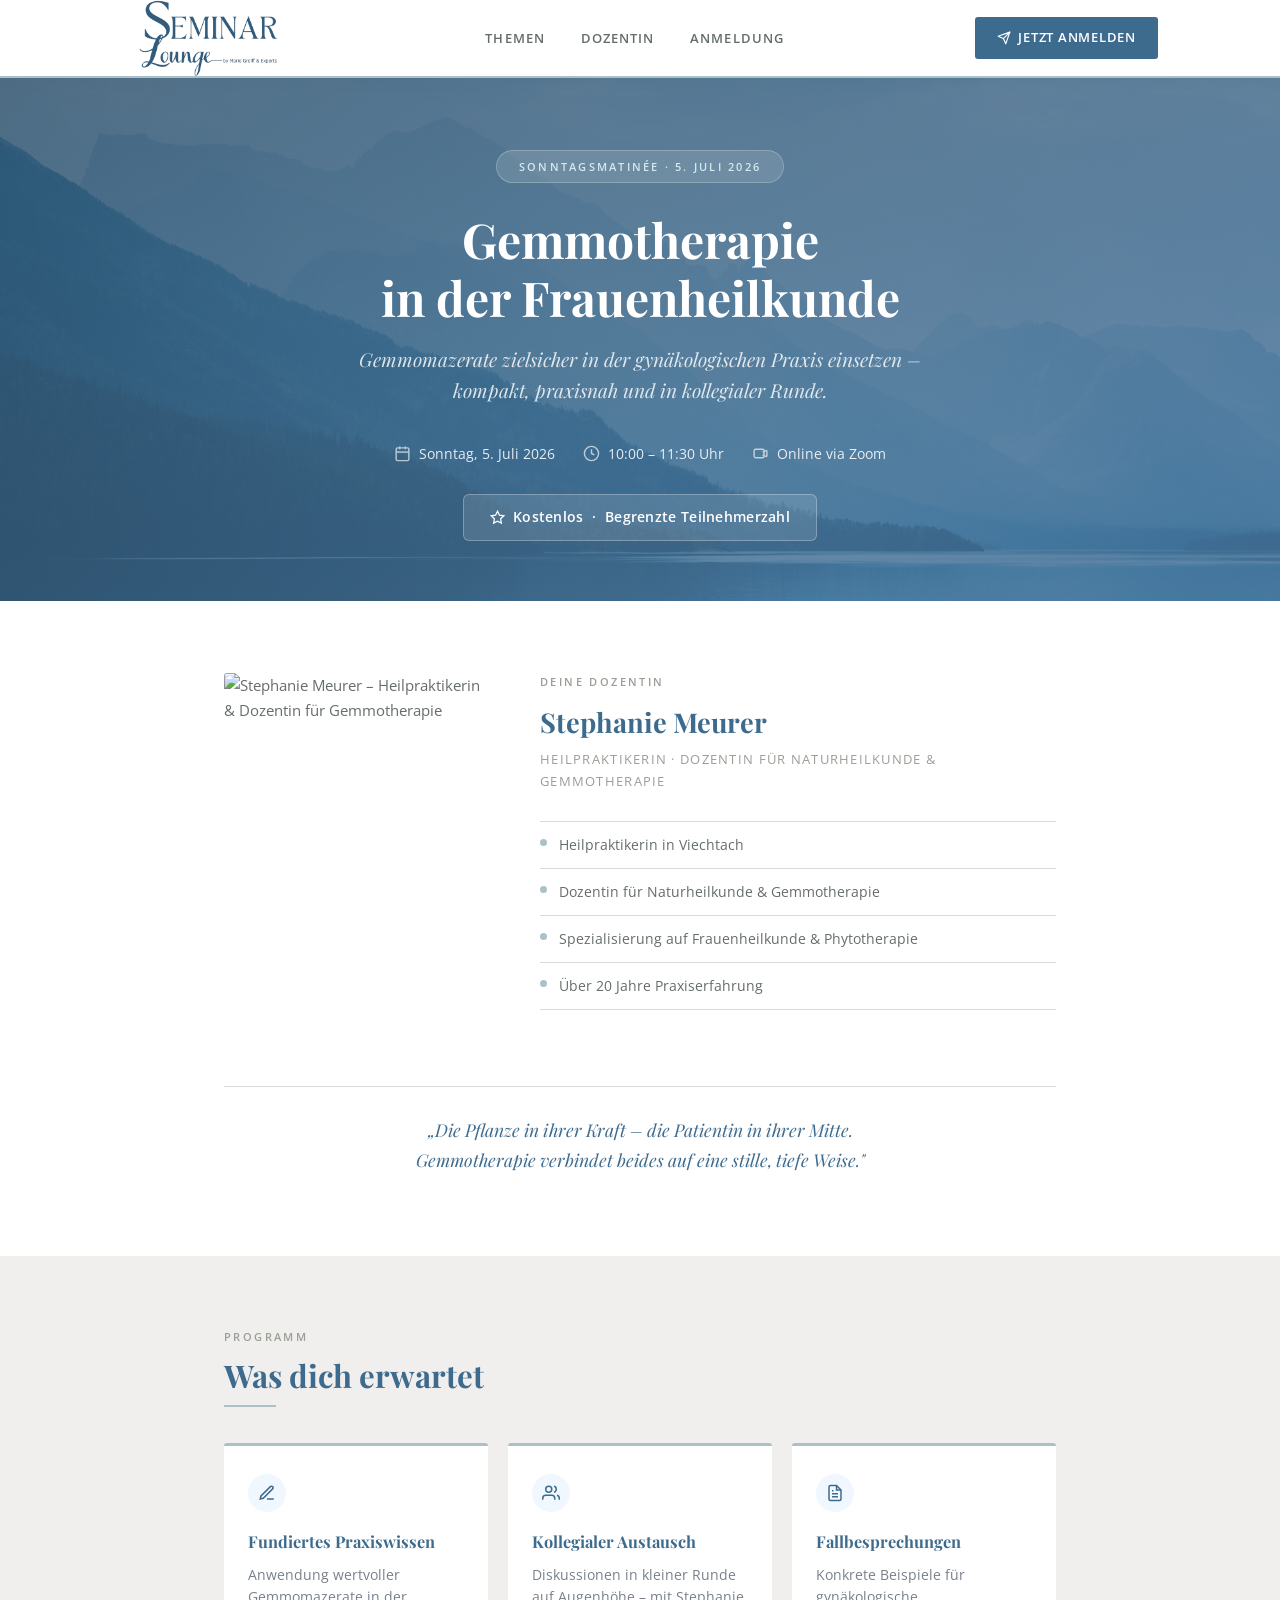
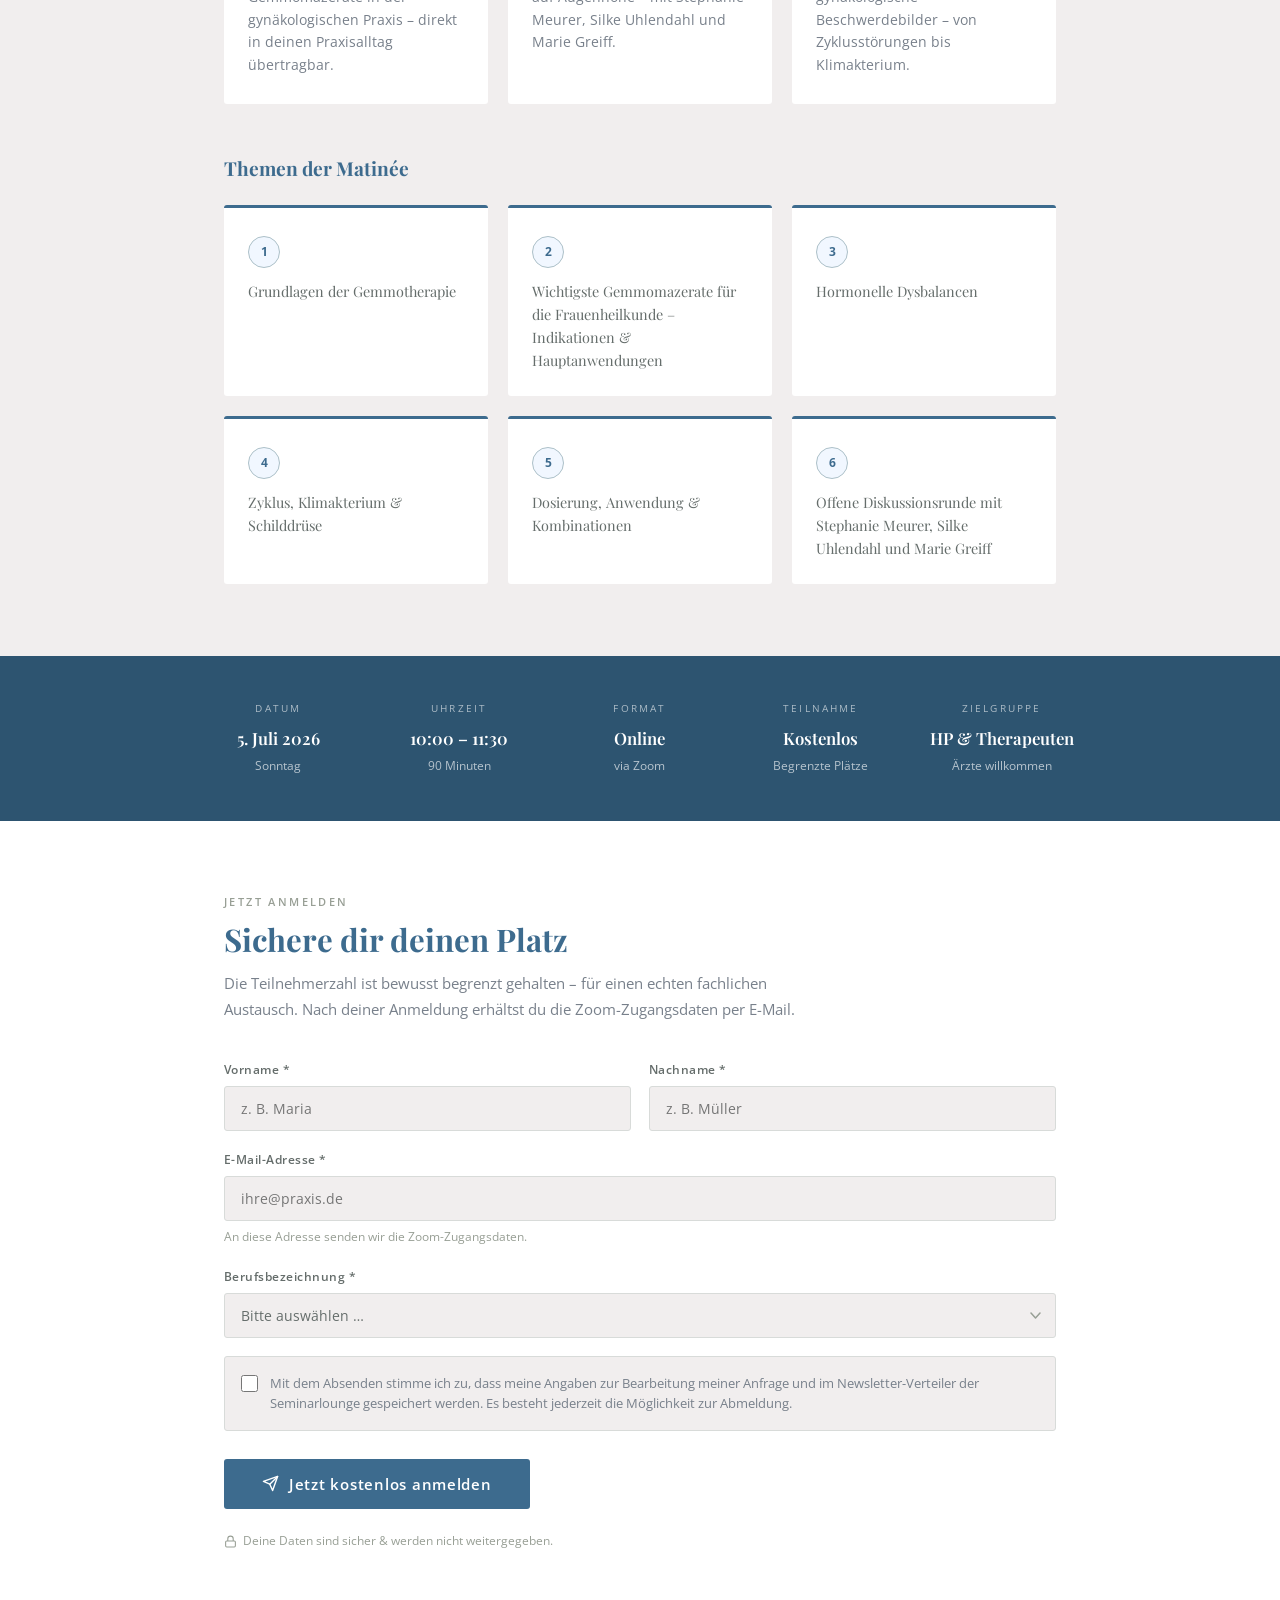
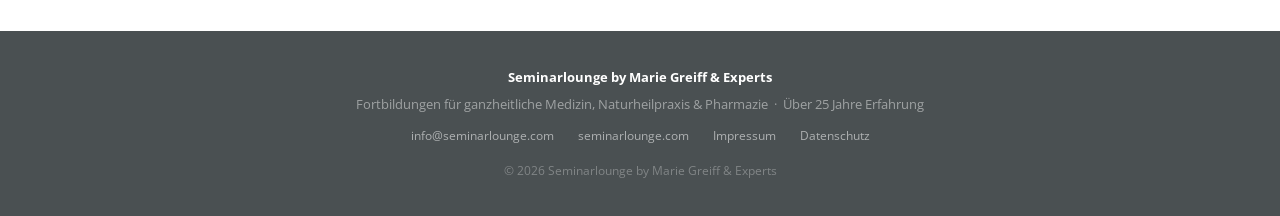
==== anmeldung-gemmo-matinee.html @ 0eac1955 "Update: Dozentin-Zitat Zeilenumbruch, Datenschutztext und Brevo-Vorbereitung Co-Authored-By: Claude " ====
﻿<!DOCTYPE html>
<html lang="de">
<head>
    <meta charset="UTF-8">
    <meta name="viewport" content="width=device-width, initial-scale=1.0">
    <title>Anmeldung: Sonntagsmatinée Gemmotherapie | Seminarlounge</title>
    <link rel="preconnect" href="https://fonts.googleapis.com">
    <link rel="preconnect" href="https://fonts.gstatic.com" crossorigin>
    <link href="https://fonts.googleapis.com/css2?family=Playfair+Display:ital,wght@0,400;0,600;0,700;1,400&family=Open+Sans:wght@300;400;500;600&display=swap" rel="stylesheet">
    <style>
        :root {
            --primary:      #3D6B8E;
            --primary-dark: #2d5470;
            --sage:         #989F95;
            --dove:         #ACC0C8;
            --text:         #656D6B;
            --text-dark:    #78808B;
            --creme:        #F1EEEE;
            --frost:        #F1F7FF;
            --silver-sage:  #C6CDC9;
            --border:       #D8DBD9;
            --white:        #FFFFFF;
        }

        * { margin: 0; padding: 0; box-sizing: border-box; }

        body {
            font-family: 'Open Sans', sans-serif;
            background: var(--creme);
            color: var(--text);
            line-height: 1.7;
            font-size: 15px;
        }

        /* ─── NAV ─── */
        .site-nav {
            position: sticky;
            top: 0;
            z-index: 100;
            background: var(--white);
            border-bottom: 2px solid var(--dove);
            box-shadow: 0 2px 12px rgba(61,107,142,0.07);
        }

        .nav-inner {
            max-width: 1100px;
            margin: 0 auto;
            padding: 0 32px;
            height: 76px;
            display: flex;
            align-items: center;
            justify-content: space-between;
            gap: 24px;
        }

        /* Links-Seite: Nav-Links */
        .nav-links {
            display: flex;
            align-items: center;
            gap: 36px;
            list-style: none;
        }

        .nav-links a {
            font-family: 'Open Sans', sans-serif;
            font-size: 0.83rem;
            font-weight: 600;
            letter-spacing: 0.08em;
            text-transform: uppercase;
            color: var(--text);
            text-decoration: none;
            transition: color 0.15s;
            white-space: nowrap;
        }

        .nav-links a:hover { color: var(--primary); }

        /* Rechts-Seite: Logo + CTA */
        .nav-right {
            display: flex;
            align-items: center;
            gap: 28px;
            flex-shrink: 0;
        }

        .nav-logo {
            background: transparent;
            padding: 4px 6px;
        }

        .nav-logo img {
            height: 80px;
            width: auto;
            display: block;
        }

        .nav-cta {
            display: inline-flex;
            align-items: center;
            gap: 7px;
            background: var(--primary);
            color: var(--white);
            font-family: 'Open Sans', sans-serif;
            font-size: 0.8rem;
            font-weight: 600;
            letter-spacing: 0.06em;
            text-transform: uppercase;
            padding: 10px 22px;
            border-radius: 3px;
            text-decoration: none;
            white-space: nowrap;
            transition: background 0.15s;
        }

        .nav-cta:hover { background: var(--primary-dark); }

        /* Hamburger (Mobile) */
        .nav-hamburger {
            display: none;
            flex-direction: column;
            gap: 5px;
            cursor: pointer;
            padding: 4px;
            background: none;
            border: none;
        }

        .nav-hamburger span {
            display: block;
            width: 24px;
            height: 2px;
            background: var(--primary);
            border-radius: 2px;
            transition: all 0.2s;
        }

        /* Mobile-Menü aufgeklappt */
        .nav-mobile {
            display: none;
            background: var(--white);
            border-top: 1px solid var(--border);
            padding: 16px 24px 20px;
        }

        .nav-mobile.open { display: block; }

        .nav-mobile ul {
            list-style: none;
            display: flex;
            flex-direction: column;
            gap: 0;
        }

        .nav-mobile a {
            display: block;
            padding: 12px 0;
            border-bottom: 1px solid var(--border);
            font-size: 0.88rem;
            font-weight: 600;
            color: var(--text);
            text-decoration: none;
            letter-spacing: 0.05em;
            text-transform: uppercase;
        }

        .nav-mobile-cta {
            display: block;
            margin-top: 16px;
            background: var(--primary);
            color: var(--white);
            text-align: center;
            padding: 12px;
            border-radius: 3px;
            font-size: 0.85rem;
            font-weight: 600;
            text-decoration: none;
            letter-spacing: 0.05em;
        }

        @media (max-width: 700px) {
            .nav-links, .nav-cta { display: none; }
            .nav-hamburger { display: flex; }
            .nav-logo img { height: 56px; }
            .nav-inner { height: 64px; padding: 0 20px; }
        }

        /* ─── HERO ─── */
        .hero {
            background:
                linear-gradient(150deg, rgba(45,84,112,0.82) 0%, rgba(61,107,142,0.78) 60%, rgba(77,127,168,0.72) 100%),
                url("assets/headerbild.png") center center / cover no-repeat;
            color: var(--white);
            padding: 72px 24px 60px;
            text-align: center;
        }

        .hero-eyebrow {
            display: inline-block;
            background: rgba(172, 192, 200, 0.25);
            border: 1px solid rgba(172, 192, 200, 0.5);
            color: #d5e8f0;
            font-size: 0.7rem;
            font-weight: 600;
            letter-spacing: 0.2em;
            text-transform: uppercase;
            padding: 6px 22px;
            border-radius: 20px;
            margin-bottom: 28px;
        }

        .hero h1 {
            font-family: 'Playfair Display', serif;
            font-size: clamp(1.9rem, 4.5vw, 3rem);
            font-weight: 700;
            line-height: 1.2;
            margin-bottom: 18px;
            max-width: 760px;
            margin-left: auto;
            margin-right: auto;
        }

        .hero-subtitle {
            font-family: 'Playfair Display', serif;
            font-style: italic;
            font-size: clamp(0.95rem, 2vw, 1.2rem);
            opacity: 0.82;
            max-width: 640px;
            margin: 0 auto 36px;
            line-height: 1.6;
        }

        .hero-meta {
            display: flex;
            gap: 28px;
            justify-content: center;
            flex-wrap: wrap;
            margin-bottom: 28px;
        }

        .hero-meta-item {
            display: flex;
            align-items: center;
            gap: 8px;
            font-size: 0.9rem;
            opacity: 0.88;
        }

        .hero-meta-item svg {
            width: 17px; height: 17px;
            flex-shrink: 0;
            opacity: 0.75;
        }

        .hero-free-pill {
            display: inline-flex;
            align-items: center;
            gap: 8px;
            background: rgba(255,255,255,0.12);
            border: 1.5px solid rgba(255,255,255,0.28);
            padding: 10px 26px;
            border-radius: 6px;
            font-size: 0.9rem;
            font-weight: 600;
            letter-spacing: 0.02em;
        }

        /* ─── CONTAINER ─── */
        .container {
            max-width: 880px;
            margin: 0 auto;
            padding: 0 24px;
        }

        /* ─── SECTION LABELS ─── */
        .label {
            font-size: 0.68rem;
            font-weight: 600;
            letter-spacing: 0.22em;
            text-transform: uppercase;
            color: var(--sage);
            margin-bottom: 8px;
        }

        h2.section-title {
            font-family: 'Playfair Display', serif;
            font-size: clamp(1.4rem, 3vw, 1.95rem);
            color: var(--primary);
            margin-bottom: 10px;
            line-height: 1.3;
        }

        .section-intro {
            font-size: 0.95rem;
            color: var(--text-dark);
            max-width: 600px;
            margin-bottom: 40px;
            line-height: 1.75;
        }

        .rule {
            width: 52px;
            height: 2px;
            background: var(--dove);
            margin-bottom: 36px;
        }

        /* ─── DOZENTIN ─── */
        .dozentin-section {
            background: var(--white);
            padding: 72px 0;
        }

        .dozentin-grid {
            display: grid;
            grid-template-columns: 260px 1fr;
            gap: 56px;
            align-items: start;
        }

        .img-frame {
            position: relative;
        }

        .img-frame img {
            width: 100%;
            display: block;
            border-radius: 3px;
            object-fit: cover;
            aspect-ratio: 3 / 4;
        }

        .img-frame::after {
            content: '';
            position: absolute;
            top: 14px; left: 14px;
            right: -14px; bottom: -14px;
            border: 2px solid var(--dove);
            border-radius: 3px;
            z-index: -1;
        }

        .dozentin-name {
            font-family: 'Playfair Display', serif;
            font-size: 1.7rem;
            color: var(--primary);
            margin-bottom: 4px;
        }

        .dozentin-role {
            font-size: 0.8rem;
            color: var(--sage);
            letter-spacing: 0.1em;
            text-transform: uppercase;
            margin-bottom: 28px;
        }

        .credentials {
            list-style: none;
            margin-bottom: 28px;
            border-top: 1px solid var(--border);
        }

        .credentials li {
            display: flex;
            align-items: flex-start;
            gap: 12px;
            padding: 11px 0;
            border-bottom: 1px solid var(--border);
            font-size: 0.88rem;
            color: var(--text);
        }

        .credentials li::before {
            content: '';
            display: block;
            width: 7px;
            height: 7px;
            border-radius: 50%;
            background: var(--dove);
            flex-shrink: 0;
            margin-top: 6px;
        }

        .dozentin-quote {
            font-family: 'Playfair Display', serif;
            font-style: italic;
            font-size: 0.97rem;
            color: var(--primary);
            border-left: 3px solid var(--dove);
            padding: 4px 0 4px 20px;
            line-height: 1.7;
        }

        .dozentin-quote-full {
            margin-top: 48px;
            padding: 28px 0 8px;
            border-top: 1px solid var(--border);
            text-align: center;
        }

        .dozentin-quote-full blockquote {
            font-family: 'Playfair Display', serif;
            font-style: italic;
            font-size: 1.1rem;
            color: var(--primary);
            line-height: 1.75;
        }

        @media (max-width: 700px) {
            .dozentin-quote-full blockquote { font-size: 1rem; }
        }

        /* ─── INHALTE ─── */
        .inhalte-section {
            background: var(--creme);
            padding: 72px 0;
        }

        .highlights-grid {
            display: grid;
            grid-template-columns: repeat(3, 1fr);
            gap: 20px;
            margin-bottom: 48px;
        }

        .highlight-card {
            background: var(--white);
            padding: 28px 24px;
            border-radius: 3px;
            border-top: 3px solid var(--dove);
        }

        .hl-icon {
            width: 38px; height: 38px;
            background: var(--frost);
            border-radius: 50%;
            display: flex;
            align-items: center;
            justify-content: center;
            margin-bottom: 16px;
        }

        .hl-icon svg {
            width: 18px; height: 18px;
        }

        .highlight-card h3 {
            font-family: 'Playfair Display', serif;
            font-size: 1.02rem;
            color: var(--primary);
            margin-bottom: 8px;
        }

        .highlight-card p {
            font-size: 0.85rem;
            color: var(--text-dark);
            line-height: 1.65;
        }

        /* Themen-Liste */
        .themen-box {
            background: var(--white);
            border-radius: 3px;
            overflow: hidden;
            border: 1px solid var(--border);
        }

        .themen-box-header {
            background: var(--primary);
            color: var(--white);
            padding: 16px 26px;
            font-family: 'Playfair Display', serif;
            font-size: 1rem;
            font-weight: 600;
            letter-spacing: 0.02em;
        }

        .themen-row {
            display: flex;
            align-items: flex-start;
            gap: 18px;
            padding: 15px 26px;
            border-bottom: 1px solid var(--border);
        }

        .themen-row:last-child { border-bottom: none; }

        .themen-num {
            min-width: 28px; height: 28px;
            border-radius: 50%;
            background: var(--frost);
            border: 1px solid var(--dove);
            display: flex;
            align-items: center;
            justify-content: center;
            font-size: 0.73rem;
            font-weight: 600;
            color: var(--primary);
            flex-shrink: 0;
            margin-top: 2px;
        }

        .themen-row p {
            font-size: 0.88rem;
            color: var(--text);
            line-height: 1.55;
        }

        /* ─── THEMEN-KACHELN ─── */
        .themen-titel {
            font-family: 'Playfair Display', serif;
            font-size: 1.2rem;
            color: var(--primary);
            margin-bottom: 20px;
            margin-top: 48px;
        }
        .themen-kacheln {
            display: grid;
            grid-template-columns: repeat(3, 1fr);
            gap: 20px;
        }

        .themen-kachel {
            background: var(--white);
            border-radius: 3px;
            border-top: 3px solid var(--primary);
            padding: 28px 24px 24px;
            display: flex;
            flex-direction: column;
            gap: 12px;
        }

        .themen-kachel-num {
            display: inline-flex;
            align-items: center;
            justify-content: center;
            width: 32px; height: 32px;
            border-radius: 50%;
            background: var(--frost);
            border: 1.5px solid var(--dove);
            font-size: 0.78rem;
            font-weight: 700;
            color: var(--primary);
        }

        .themen-kachel p {
            font-size: 0.9rem;
            color: var(--text);
            line-height: 1.6;
            font-family: "Playfair Display", serif;
        }

        @media (max-width: 700px) {
            .themen-kacheln { grid-template-columns: 1fr 1fr; }
        }
        @media (max-width: 480px) {
            .themen-kacheln { grid-template-columns: 1fr; }
        }

        /* ─── DETAILS BAR ─── */
        .details-bar {
            background: var(--primary-dark);
            color: var(--white);
            padding: 44px 24px;
        }

        .details-grid {
            display: grid;
            grid-template-columns: repeat(5, 1fr);
            gap: 24px;
            max-width: 880px;
            margin: 0 auto;
            text-align: center;
        }

        .detail-col label {
            display: block;
            font-size: 0.62rem;
            letter-spacing: 0.22em;
            text-transform: uppercase;
            opacity: 0.6;
            margin-bottom: 7px;
        }

        .detail-col .val {
            display: block;
            font-family: 'Playfair Display', serif;
            font-size: 1.05rem;
            font-weight: 600;
        }

        .detail-col .sub {
            display: block;
            font-size: 0.78rem;
            opacity: 0.65;
            margin-top: 3px;
        }

        /* ─── FORM SECTION ─── */
        .form-section {
            background: var(--white);
            padding: 72px 0 80px;
        }

        .form-grid {
            display: grid;
            grid-template-columns: 1fr 1fr;
            gap: 18px;
        }

        .form-group {
            display: flex;
            flex-direction: column;
            gap: 6px;
        }

        .form-group.span-2 { grid-column: 1 / -1; }

        label.field-label {
            font-size: 0.78rem;
            font-weight: 600;
            color: var(--text);
            letter-spacing: 0.04em;
        }

        input[type="text"],
        input[type="email"],
        select {
            padding: 12px 16px;
            border: 1.5px solid var(--border);
            border-radius: 3px;
            font-family: 'Open Sans', sans-serif;
            font-size: 0.88rem;
            color: var(--text);
            background: var(--creme);
            outline: none;
            transition: border-color 0.18s, box-shadow 0.18s, background 0.18s;
            width: 100%;
        }

        input:focus, select:focus {
            border-color: var(--dove);
            box-shadow: 0 0 0 3px rgba(172,192,200,0.2);
            background: var(--white);
        }

        select {
            appearance: none;
            background-image: url("data:image/svg+xml,%3Csvg xmlns='http://www.w3.org/2000/svg' width='11' height='7' viewBox='0 0 11 7'%3E%3Cpath d='M1 1l4.5 5L10 1' stroke='%23989F95' stroke-width='1.5' fill='none' stroke-linecap='round' stroke-linejoin='round'/%3E%3C/svg%3E");
            background-repeat: no-repeat;
            background-position: right 14px center;
            padding-right: 38px;
            cursor: pointer;
        }

        .field-hint {
            font-size: 0.75rem;
            color: var(--sage);
        }

        .checkbox-row {
            display: flex;
            align-items: flex-start;
            gap: 12px;
            background: var(--creme);
            border: 1px solid var(--border);
            border-radius: 3px;
            padding: 16px;
        }

        .checkbox-row input[type="checkbox"] {
            width: 17px;
            height: 17px;
            min-width: 17px;
            margin-top: 2px;
            accent-color: var(--primary);
            cursor: pointer;
        }

        .checkbox-row label {
            font-size: 0.8rem;
            font-weight: 400;
            color: var(--text-dark);
            line-height: 1.6;
            cursor: pointer;
        }

        .btn-submit {
            display: inline-flex;
            align-items: center;
            gap: 10px;
            background: var(--primary);
            color: var(--white);
            border: none;
            padding: 15px 38px;
            font-family: 'Open Sans', sans-serif;
            font-size: 0.92rem;
            font-weight: 600;
            letter-spacing: 0.05em;
            border-radius: 3px;
            cursor: pointer;
            transition: background 0.18s;
        }

        .btn-submit:hover { background: var(--primary-dark); }

        .btn-submit svg { width: 17px; height: 17px; flex-shrink: 0; }

        .form-trust {
            font-size: 0.76rem;
            color: var(--sage);
            display: flex;
            align-items: center;
            gap: 6px;
            margin-top: 12px;
        }

        /* Success state */
        .form-success {
            display: none;
            text-align: center;
            padding: 48px 32px;
            background: var(--frost);
            border: 1px solid var(--dove);
            border-radius: 4px;
        }

        .form-success.visible { display: block; }

        .form-success .check-icon {
            width: 56px; height: 56px;
            background: var(--primary);
            border-radius: 50%;
            display: flex;
            align-items: center;
            justify-content: center;
            margin: 0 auto 20px;
        }

        .form-success h3 {
            font-family: 'Playfair Display', serif;
            color: var(--primary);
            font-size: 1.5rem;
            margin-bottom: 10px;
        }

        .form-success p {
            color: var(--text-dark);
            font-size: 0.92rem;
            max-width: 420px;
            margin: 0 auto;
            line-height: 1.7;
        }

        /* ─── FOOTER ─── */
        .site-footer {
            background: #4a5052;
            color: rgba(255,255,255,0.72);
            padding: 36px 40px;
            text-align: center;
            font-size: 0.8rem;
        }

        .site-footer strong { color: var(--white); }

        .footer-links {
            margin-top: 10px;
            display: flex;
            gap: 24px;
            justify-content: center;
            flex-wrap: wrap;
        }

        .footer-links a {
            color: rgba(255,255,255,0.55);
            text-decoration: none;
            font-size: 0.76rem;
            transition: color 0.15s;
        }

        .footer-links a:hover { color: rgba(255,255,255,0.9); }

        .footer-copy {
            margin-top: 14px;
            opacity: 0.42;
            font-size: 0.72rem;
        }

        /* ─── RESPONSIVE ─── */
        @media (max-width: 700px) {
            .site-header { padding: 18px 20px; }

            .hero { padding: 52px 20px 44px; }

            .hero-meta { gap: 14px; flex-direction: column; align-items: center; }

            .dozentin-grid { grid-template-columns: 1fr; }

            .img-frame { max-width: 220px; margin: 0 auto 8px; }

            .highlights-grid { grid-template-columns: 1fr; }

            .details-grid { grid-template-columns: repeat(2, 1fr); gap: 28px; }

            .details-grid .detail-col:last-child { grid-column: 1 / -1; }

            .form-grid { grid-template-columns: 1fr; }

            .form-group.span-2 { grid-column: 1; }

            .site-footer { padding: 28px 20px; }
        }

        @media (max-width: 480px) {
            .details-grid { grid-template-columns: 1fr 1fr; }
        }
    </style>
</head>
<body>


<!-- ═══════════════ NAV ═══════════════ -->
<nav class="site-nav">
    <div class="nav-inner">
        <!-- Links: Logo -->
        <a href="#" class="nav-logo">
                <img src="[data-uri]" alt="Seminarlounge by Marie Greiff und Experts">
        </a>
        <!-- Rechts: Links + CTA -->
        <ul class="nav-links">
            <li><a href="#themen">Themen</a></li>
            <li><a href="#dozentin">Dozentin</a></li>
            <li><a href="#anmeldung">Anmeldung</a></li>
        </ul>
        <a href="#anmeldung" class="nav-cta">
            <svg width="14" height="14" viewBox="0 0 24 24" fill="none" stroke="currentColor" stroke-width="2" stroke-linecap="round" stroke-linejoin="round"><line x1="22" y1="2" x2="11" y2="13"/><polygon points="22 2 15 22 11 13 2 9 22 2"/></svg>
            Jetzt anmelden
        </a>
        <button class="nav-hamburger" id="navToggle" aria-label="Menu">
            <span></span><span></span><span></span>
        </button>
    </div>
    <div class="nav-mobile" id="navMobile">
        <ul>
            <li><a href="#themen" class="nav-mobile-link">Themen</a></li>
            <li><a href="#dozentin" class="nav-mobile-link">Dozentin</a></li>
            <li><a href="#anmeldung" class="nav-mobile-link">Anmeldung</a></li>
        </ul>
        <a href="#anmeldung" class="nav-mobile-cta nav-mobile-link">Jetzt anmelden</a>
    </div>
</nav>


<!-- ═══════════════ HERO ═══════════════ -->
<section class="hero">
    <div class="hero-eyebrow">Sonntagsmatinée &middot; 5. Juli 2026</div>

    <h1>Gemmotherapie<br>in der Frauenheilkunde</h1>

    <p class="hero-subtitle">
        Gemmomazerate zielsicher in der gynäkologischen Praxis einsetzen –<br>
        kompakt, praxisnah und in kollegialer Runde.
    </p>

    <div class="hero-meta">
        <div class="hero-meta-item">
            <svg viewBox="0 0 24 24" fill="none" stroke="currentColor" stroke-width="2"><rect x="3" y="4" width="18" height="18" rx="2"/><line x1="16" y1="2" x2="16" y2="6"/><line x1="8" y1="2" x2="8" y2="6"/><line x1="3" y1="10" x2="21" y2="10"/></svg>
            Sonntag, 5. Juli 2026
        </div>
        <div class="hero-meta-item">
            <svg viewBox="0 0 24 24" fill="none" stroke="currentColor" stroke-width="2"><circle cx="12" cy="12" r="10"/><polyline points="12 6 12 12 16 14"/></svg>
            10:00 – 11:30 Uhr
        </div>
        <div class="hero-meta-item">
            <svg viewBox="0 0 24 24" fill="none" stroke="currentColor" stroke-width="2"><path d="M15 10l4.553-2.069A1 1 0 0121 8.87v6.26a1 1 0 01-1.447.894L15 14M3 8a2 2 0 012-2h10a2 2 0 012 2v8a2 2 0 01-2 2H5a2 2 0 01-2-2V8z"/></svg>
            Online via Zoom
        </div>
    </div>

    <div class="hero-free-pill">
        <svg width="15" height="15" viewBox="0 0 24 24" fill="none" stroke="currentColor" stroke-width="2"><path d="M12 2l3.09 6.26L22 9.27l-5 4.87 1.18 6.88L12 17.77l-6.18 3.25L7 14.14 2 9.27l6.91-1.01L12 2z"/></svg>
        Kostenlos &nbsp;·&nbsp; Begrenzte Teilnehmerzahl
    </div>
</section>


<!-- ═══════════════ DOZENTIN ═══════════════ -->
<section class="dozentin-section" id="dozentin">
    <div class="container">
        <div class="dozentin-grid">

            <div class="img-frame">
                <img src="https://smeurer-ai.github.io/Seminarlounge_Landing/dozentin.jpg"
                     alt="Stephanie Meurer – Heilpraktikerin & Dozentin für Gemmotherapie">
            </div>

            <div>
                <p class="label">Deine Dozentin</p>
                <h2 class="dozentin-name">Stephanie Meurer</h2>
                <p class="dozentin-role">Heilpraktikerin &middot; Dozentin für Naturheilkunde & Gemmotherapie</p>

                <ul class="credentials">
                    <li>Heilpraktikerin in Viechtach</li>
                    <li>Dozentin für Naturheilkunde &amp; Gemmotherapie</li>
                    <li>Spezialisierung auf Frauenheilkunde &amp; Phytotherapie</li>
                    <li>Über 20 Jahre Praxiserfahrung</li>
                </ul>

            </div>

        </div>

        <!-- Zitat full-width -->
        <div class="dozentin-quote-full">
            <blockquote>
                „Die Pflanze in ihrer Kraft – die Patientin in ihrer Mitte.<br>
                Gemmotherapie verbindet beides auf eine stille, tiefe Weise."
            </blockquote>
        </div>

    </div>
</section>


<!-- ═══════════════ PROGRAMM & INHALTE ═══════════════ -->
<section class="inhalte-section" id="themen">
    <div class="container">

        <p class="label">Programm</p>
        <h2 class="section-title">Was dich erwartet</h2>
        <div class="rule"></div>

        <div class="highlights-grid">

            <div class="highlight-card">
                <div class="hl-icon">
                    <svg viewBox="0 0 24 24" fill="none" stroke="#3D6B8E" stroke-width="2">
                        <path d="M12 20h9"/><path d="M16.5 3.5a2.121 2.121 0 013 3L7 19l-4 1 1-4L16.5 3.5z"/>
                    </svg>
                </div>
                <h3>Fundiertes Praxiswissen</h3>
                <p>Anwendung wertvoller Gemmomazerate in der gynäkologischen Praxis – direkt in deinen Praxisalltag übertragbar.</p>
            </div>

            <div class="highlight-card">
                <div class="hl-icon">
                    <svg viewBox="0 0 24 24" fill="none" stroke="#3D6B8E" stroke-width="2">
                        <path d="M17 21v-2a4 4 0 00-4-4H5a4 4 0 00-4 4v2"/><circle cx="9" cy="7" r="4"/>
                        <path d="M23 21v-2a4 4 0 00-3-3.87"/><path d="M16 3.13a4 4 0 010 7.75"/>
                    </svg>
                </div>
                <h3>Kollegialer Austausch</h3>
                <p>Diskussionen in kleiner Runde auf Augenhöhe – mit Stephanie Meurer, Silke Uhlendahl und Marie Greiff.</p>
            </div>

            <div class="highlight-card">
                <div class="hl-icon">
                    <svg viewBox="0 0 24 24" fill="none" stroke="#3D6B8E" stroke-width="2">
                        <path d="M14 2H6a2 2 0 00-2 2v16a2 2 0 002 2h12a2 2 0 002-2V8z"/>
                        <polyline points="14 2 14 8 20 8"/>
                        <line x1="16" y1="13" x2="8" y2="13"/><line x1="16" y1="17" x2="8" y2="17"/>
                        <polyline points="10 9 9 9 8 9"/>
                    </svg>
                </div>
                <h3>Fallbesprechungen</h3>
                <p>Konkrete Beispiele für gynäkologische Beschwerdebilder – von Zyklusstörungen bis Klimakterium.</p>
            </div>

        </div>

        <!-- Themen Kacheln -->
        <h3 class="themen-titel">Themen der Matin&eacute;e</h3>
        <div class="themen-kacheln">
            <div class="themen-kachel">
                <div class="themen-kachel-num">1</div>
                <p>Grundlagen der Gemmotherapie</p>
            </div>
            <div class="themen-kachel">
                <div class="themen-kachel-num">2</div>
                <p>Wichtigste Gemmomazerate f&uuml;r die Frauenheilkunde &ndash; Indikationen &amp; Hauptanwendungen</p>
            </div>
            <div class="themen-kachel">
                <div class="themen-kachel-num">3</div>
                <p>Hormonelle Dysbalancen</p>
            </div>
            <div class="themen-kachel">
                <div class="themen-kachel-num">4</div>
                <p>Zyklus, Klimakterium &amp; Schilddr&uuml;se</p>
            </div>
            <div class="themen-kachel">
                <div class="themen-kachel-num">5</div>
                <p>Dosierung, Anwendung &amp; Kombinationen</p>
            </div>
            <div class="themen-kachel">
                <div class="themen-kachel-num">6</div>
                <p>Offene Diskussionsrunde mit Stephanie Meurer, Silke Uhlendahl und Marie Greiff</p>
            </div>
        </div>

        </section>


<!-- ═══════════════ DETAILS-LEISTE ═══════════════ -->
<div class="details-bar">
    <div class="details-grid">
        <div class="detail-col">
            <label>Datum</label>
            <span class="val">5. Juli 2026</span>
            <span class="sub">Sonntag</span>
        </div>
        <div class="detail-col">
            <label>Uhrzeit</label>
            <span class="val">10:00 – 11:30</span>
            <span class="sub">90 Minuten</span>
        </div>
        <div class="detail-col">
            <label>Format</label>
            <span class="val">Online</span>
            <span class="sub">via Zoom</span>
        </div>
        <div class="detail-col">
            <label>Teilnahme</label>
            <span class="val">Kostenlos</span>
            <span class="sub">Begrenzte Plätze</span>
        </div>
        <div class="detail-col">
            <label>Zielgruppe</label>
            <span class="val">HP &amp; Therapeuten</span>
            <span class="sub">Ärzte willkommen</span>
        </div>
    </div>
</div>


<!-- ═══════════════ ANMELDEFORMULAR ═══════════════ -->
<section class="form-section" id="anmeldung">
    <div class="container">

        <p class="label">Jetzt anmelden</p>
        <h2 class="section-title">Sichere dir deinen Platz</h2>
        <p class="section-intro" style="margin-bottom: 36px;">
            Die Teilnehmerzahl ist bewusst begrenzt gehalten – für einen echten fachlichen Austausch.
            Nach deiner Anmeldung erhältst du die Zoom-Zugangsdaten per E-Mail.
        </p>

        <!-- Erfolgsmeldung -->
        <div class="form-success" id="formSuccess">
            <div class="check-icon">
                <svg width="26" height="26" viewBox="0 0 24 24" fill="none" stroke="white" stroke-width="2.5" stroke-linecap="round" stroke-linejoin="round">
                    <path d="M20 6L9 17l-5-5"/>
                </svg>
            </div>
            <h3>Vielen Dank für deine Anmeldung!</h3>
            <p>Du erhältst in Kürze eine Bestätigung mit den Zoom-Zugangsdaten an deine E-Mail-Adresse. Wir freuen uns auf dich.</p>
        </div>

        <!-- Formular -->
        <form id="anmeldeForm" novalidate>
            <div class="form-grid">

                <div class="form-group">
                    <label class="field-label" for="vorname">Vorname *</label>
                    <input type="text" id="vorname" name="vorname" placeholder="z. B. Maria" required>
                </div>

                <div class="form-group">
                    <label class="field-label" for="nachname">Nachname *</label>
                    <input type="text" id="nachname" name="nachname" placeholder="z. B. Müller" required>
                </div>

                <div class="form-group span-2">
                    <label class="field-label" for="email">E-Mail-Adresse *</label>
                    <input type="email" id="email" name="email" placeholder="ihre@praxis.de" required>
                    <span class="field-hint">An diese Adresse senden wir die Zoom-Zugangsdaten.</span>
                </div>

                <div class="form-group span-2">
                    <label class="field-label" for="beruf">Berufsbezeichnung *</label>
                    <select id="beruf" name="beruf" required>
                        <option value="">Bitte auswählen …</option>
                        <option value="heilpraktiker">Heilpraktiker/in</option>
                        <option value="heilpraktiker_psych">Heilpraktiker/in (Psychotherapie)</option>
                        <option value="therapeut">Therapeut/in</option>
                        <option value="arzt">Ärztin / Arzt</option>
                        <option value="student">Student/in Naturheilkunde</option>
                        <option value="pharmazie">Pharmazie / Apotheke</option>
                        <option value="sonstige">Sonstige</option>
                    </select>
                </div>

                <div class="form-group span-2">
                    <div class="checkbox-row">
                        <input type="checkbox" id="datenschutz" name="datenschutz" required>
                        <label for="datenschutz">
                            Mit dem Absenden stimme ich zu, dass meine Angaben zur Bearbeitung meiner Anfrage und im Newsletter-Verteiler der Seminarlounge gespeichert werden. Es besteht jederzeit die Möglichkeit zur Abmeldung.
                        </label>
                    </div>
                </div>

            </div>

            <div style="margin-top: 28px; display: flex; flex-direction: column; align-items: flex-start; gap: 10px;">
                <button type="submit" class="btn-submit">
                    <svg viewBox="0 0 24 24" fill="none" stroke="currentColor" stroke-width="2" stroke-linecap="round" stroke-linejoin="round">
                        <line x1="22" y1="2" x2="11" y2="13"/><polygon points="22 2 15 22 11 13 2 9 22 2"/>
                    </svg>
                    Jetzt kostenlos anmelden
                </button>
                <p class="form-trust">
                    <svg width="13" height="13" viewBox="0 0 24 24" fill="none" stroke="#989F95" stroke-width="2"><rect x="3" y="11" width="18" height="11" rx="2"/><path d="M7 11V7a5 5 0 0110 0v4"/></svg>
                    Deine Daten sind sicher &amp; werden nicht weitergegeben.
                </p>
            </div>
        </form>

    </div>
</section>


<!-- ═══════════════ FOOTER ═══════════════ -->
<footer class="site-footer">
    <div><strong>Seminarlounge by Marie Greiff & Experts</strong></div>
    <div style="margin-top: 5px; opacity: 0.65;">
        Fortbildungen für ganzheitliche Medizin, Naturheilpraxis &amp; Pharmazie &nbsp;·&nbsp; Über 25 Jahre Erfahrung
    </div>
    <div class="footer-links">
        <a href="mailto:info@seminarlounge.com">info@seminarlounge.com</a>
        <a href="https://seminarlounge.com">seminarlounge.com</a>
        <a href="#">Impressum</a>
        <a href="#">Datenschutz</a>
    </div>
    <p class="footer-copy">© 2026 Seminarlounge by Marie Greiff & Experts</p>
</footer>


<script>
    // ── Brevo-Konfiguration ──────────────────────────────────────────
    const BREVO_API_KEY  = 'HIER_DEINEN_BREVO_API_KEY_EINTRAGEN';
    const BREVO_LIST_ID  = 0; // HIER_DEINE_LISTEN_ID_EINTRAGEN (Zahl)
    // ────────────────────────────────────────────────────────────────

    document.getElementById('anmeldeForm').addEventListener('submit', async function (e) {
        e.preventDefault();

        const v  = document.getElementById('vorname').value.trim();
        const n  = document.getElementById('nachname').value.trim();
        const em = document.getElementById('email').value.trim();
        const b  = document.getElementById('beruf').value;
        const ds = document.getElementById('datenschutz').checked;

        // Validierung
        if (!v || !n || !em || !b || !ds) {
            [['vorname',v],['nachname',n],['email',em]].forEach(([id, val]) => {
                document.getElementById(id).style.borderColor = val ? '' : '#c0392b';
            });
            if (!b)  document.getElementById('beruf').style.borderColor = '#c0392b';
            if (!ds) document.querySelector('.checkbox-row').style.borderColor = '#c0392b';
            return;
        }

        const btn = this.querySelector('button[type="submit"]');
        btn.disabled = true;
        btn.textContent = 'Wird gesendet …';

        try {
            const res = await fetch('https://api.brevo.com/v3/contacts', {
                method: 'POST',
                headers: {
                    'Content-Type': 'application/json',
                    'api-key': BREVO_API_KEY
                },
                body: JSON.stringify({
                    email: em,
                    attributes: {
                        FIRSTNAME: v,
                        LASTNAME:  n,
                        BERUF:     b
                    },
                    listIds: [BREVO_LIST_ID],
                    updateEnabled: true
                })
            });

            if (!res.ok && res.status !== 204) {
                throw new Error('Brevo-Fehler: ' + res.status);
            }

            const form    = document.getElementById('anmeldeForm');
            const success = document.getElementById('formSuccess');
            form.style.display = 'none';
            success.classList.add('visible');
            success.scrollIntoView({ behavior: 'smooth', block: 'center' });

        } catch (err) {
            console.error(err);
            btn.disabled = false;
            btn.innerHTML = '<svg viewBox="0 0 24 24" fill="none" stroke="currentColor" stroke-width="2" stroke-linecap="round" stroke-linejoin="round"><line x1="22" y1="2" x2="11" y2="13"/><polygon points="22 2 15 22 11 13 2 9 22 2"/></svg> Jetzt kostenlos anmelden';
            alert('Es ist ein Fehler aufgetreten. Bitte versuche es erneut oder wende dich direkt an info@seminarlounge.com.');
        }
    });

    // Reset Feldfarben bei Eingabe
    document.querySelectorAll('input, select').forEach(el => {
        el.addEventListener('input', () => el.style.borderColor = '');
    });

    // Hamburger-Menü
    const toggle = document.getElementById('navToggle');
    const mobileMenu = document.getElementById('navMobile');
    if (toggle && mobileMenu) {
        toggle.addEventListener('click', () => mobileMenu.classList.toggle('open'));
        document.querySelectorAll('.nav-mobile-link').forEach(link => {
            link.addEventListener('click', () => mobileMenu.classList.remove('open'));
        });
    }
</script>

</body>
</html>
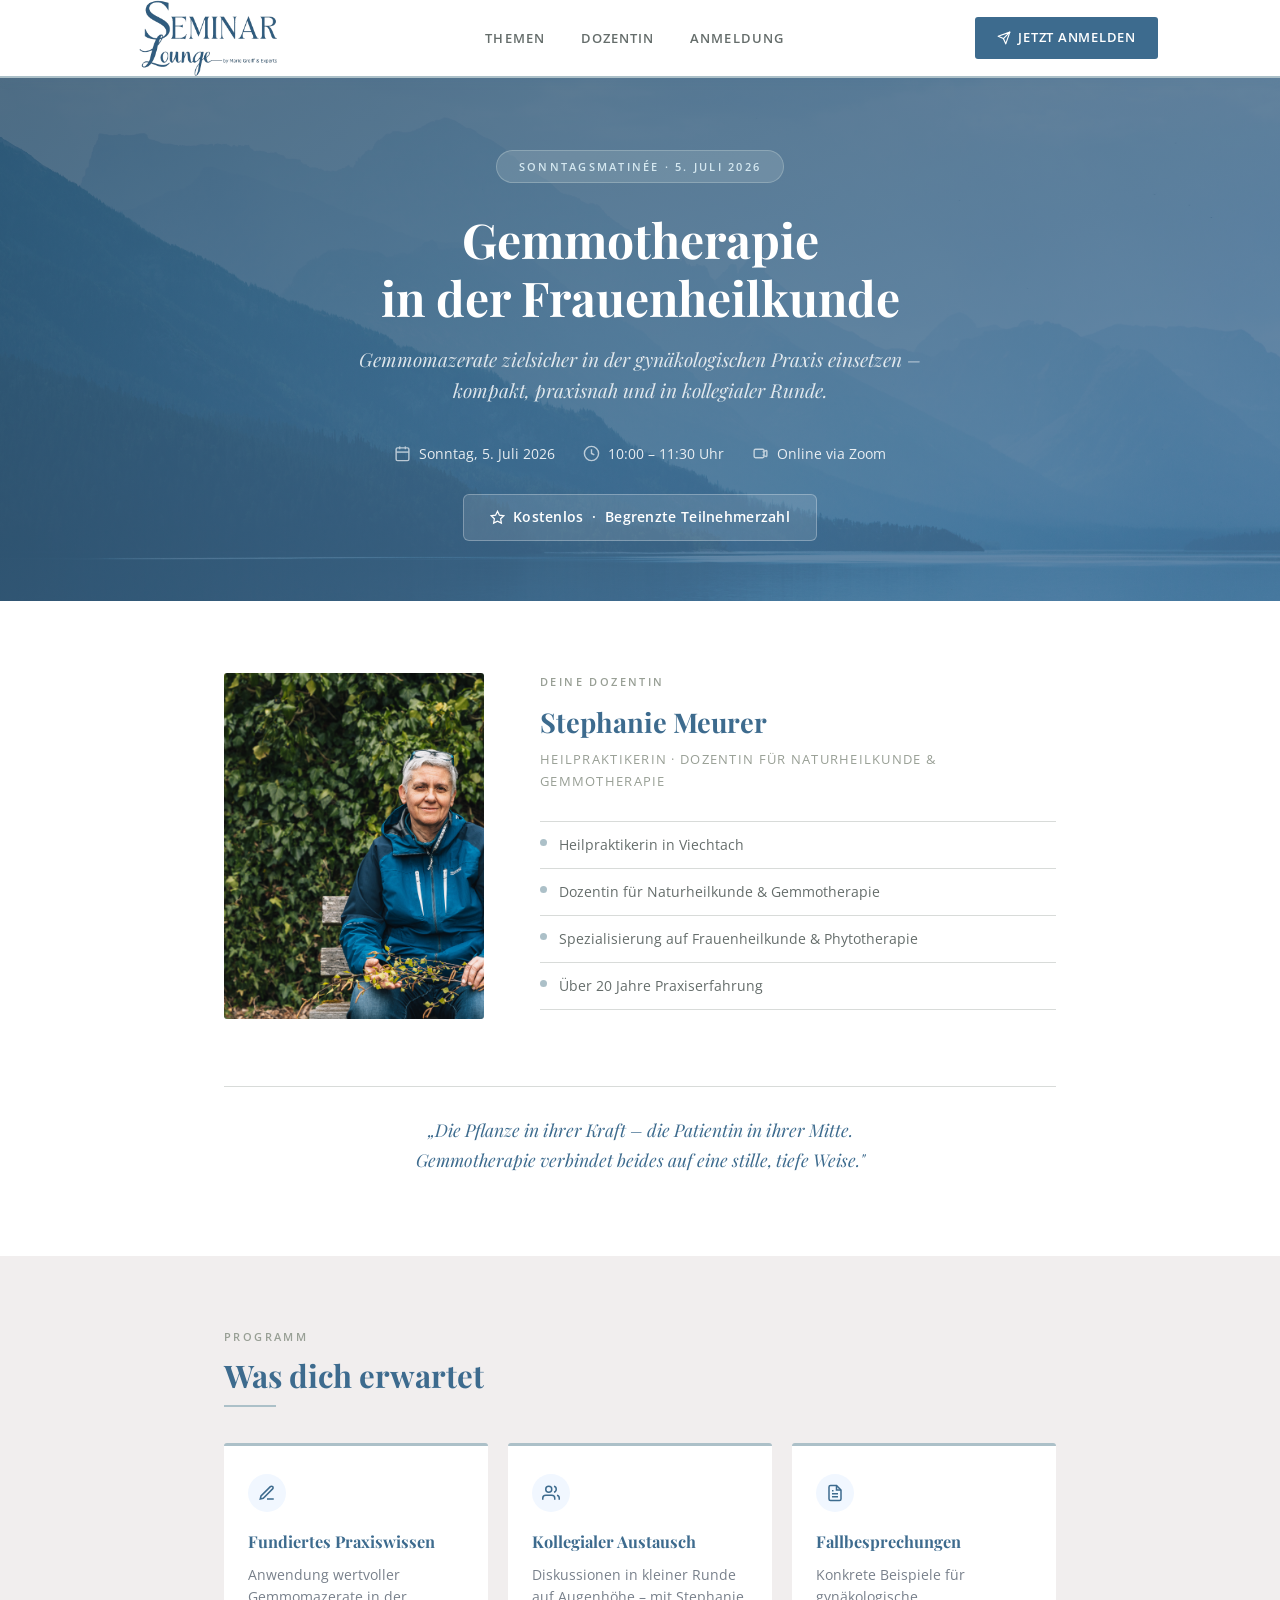
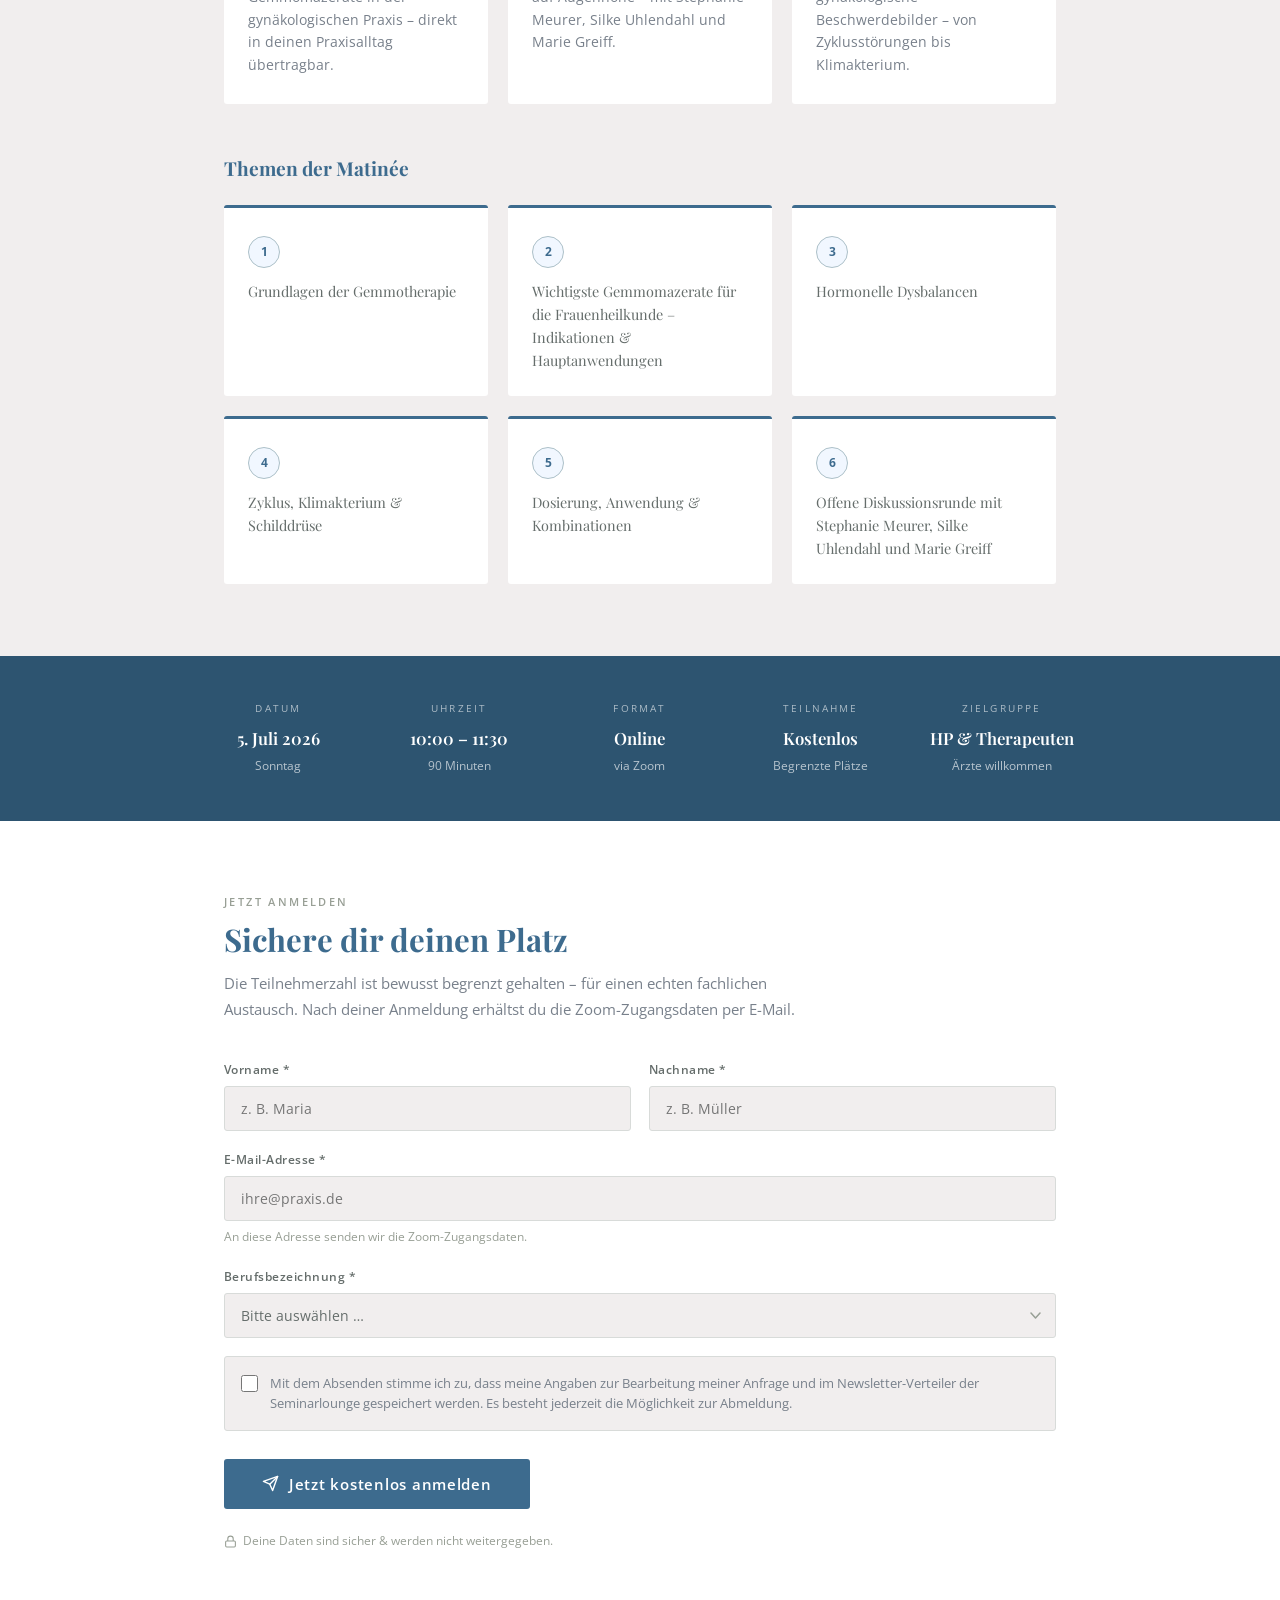
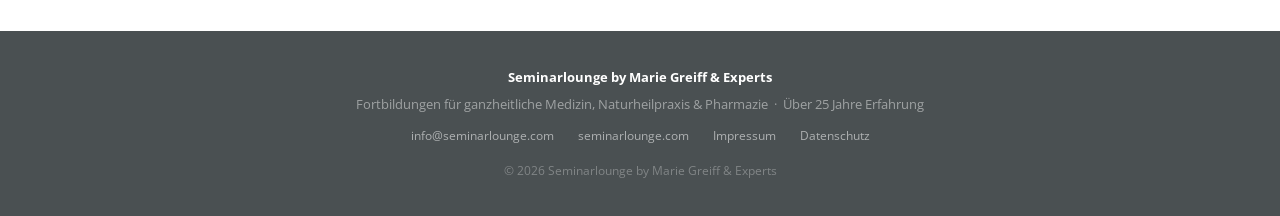
==== commit a164091c: "Dozentin-Bild hinzugefügt und Bildpfad auf lokale Datei geändert Co-Authored-By: Claude Sonnet 4.6 <" ====
--- a/anmeldung-gemmo-matinee.html
+++ b/anmeldung-gemmo-matinee.html
@@ -890,7 +890,7 @@
         <div class="dozentin-grid">
 
             <div class="img-frame">
-                <img src="https://smeurer-ai.github.io/Seminarlounge_Landing/dozentin.jpg"
+                <img src="assets/dozentin.jpg"
                      alt="Stephanie Meurer – Heilpraktikerin & Dozentin für Gemmotherapie">
             </div>
 
